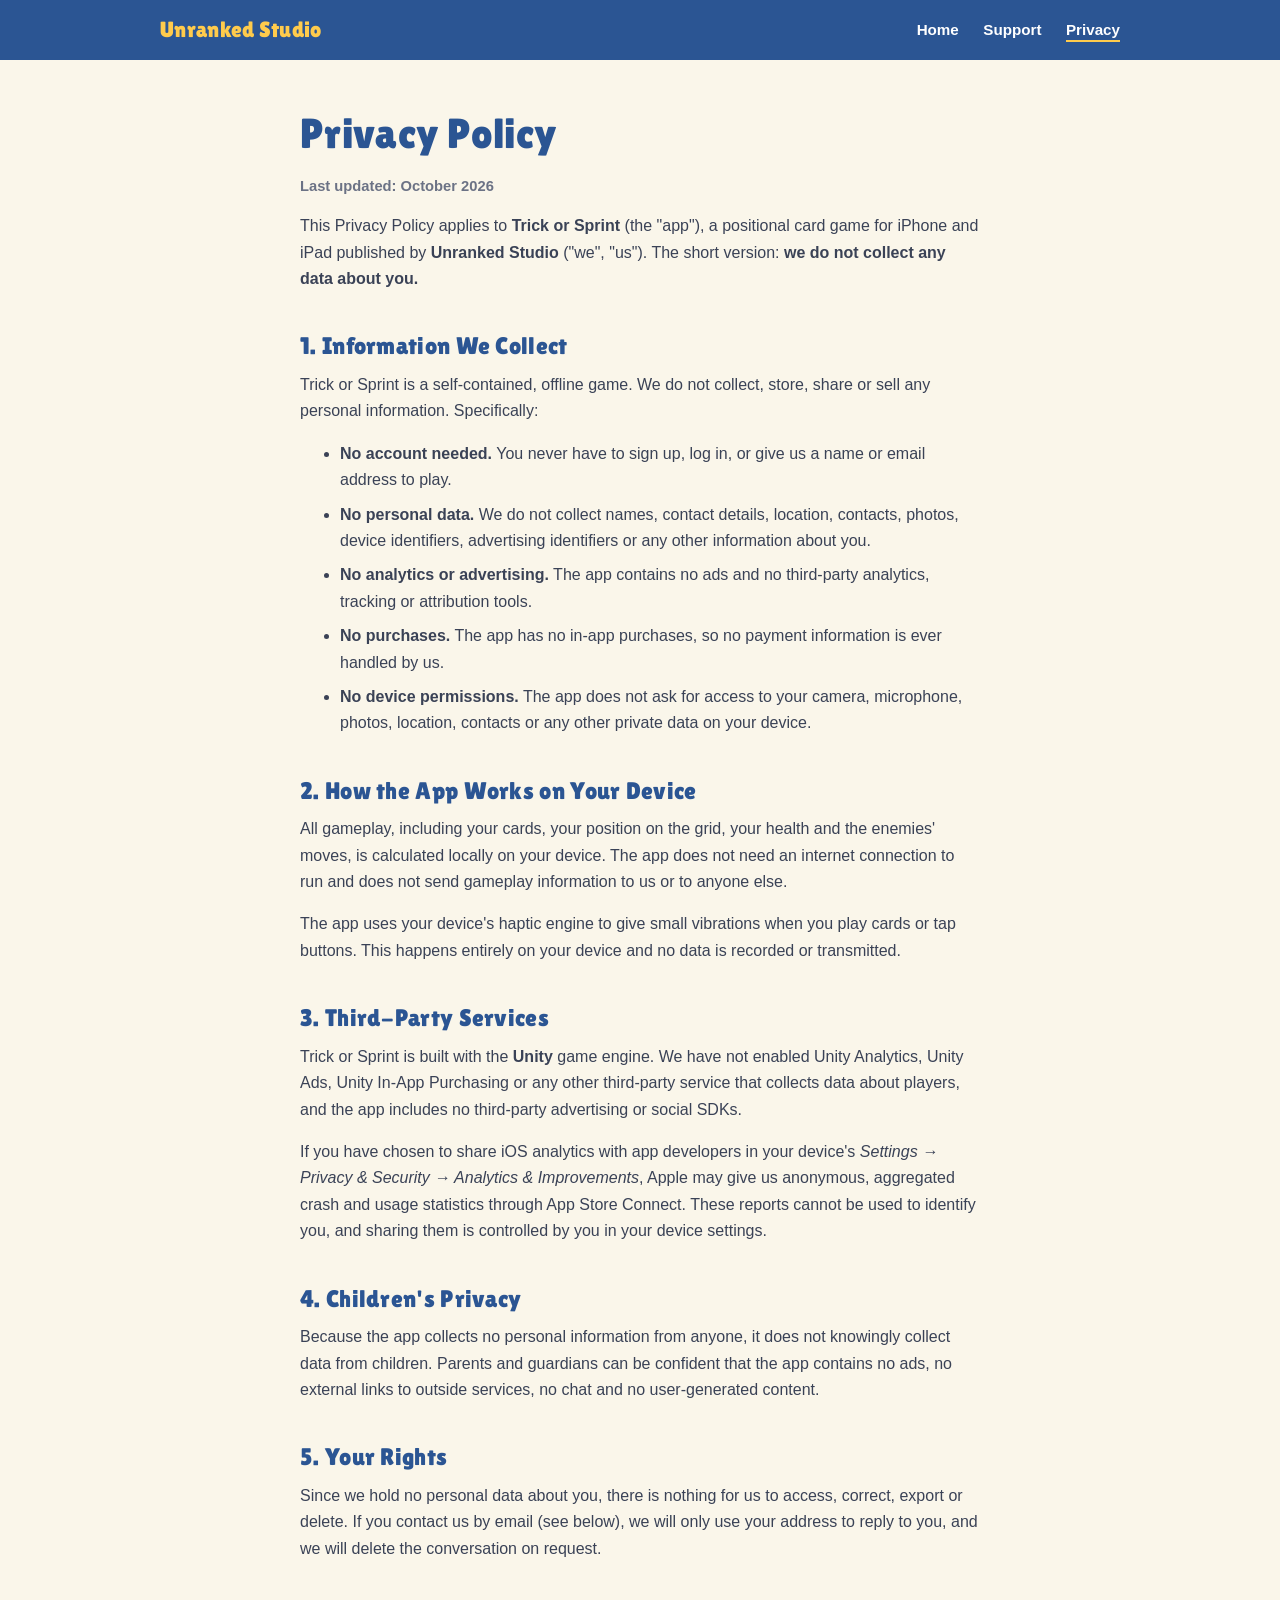
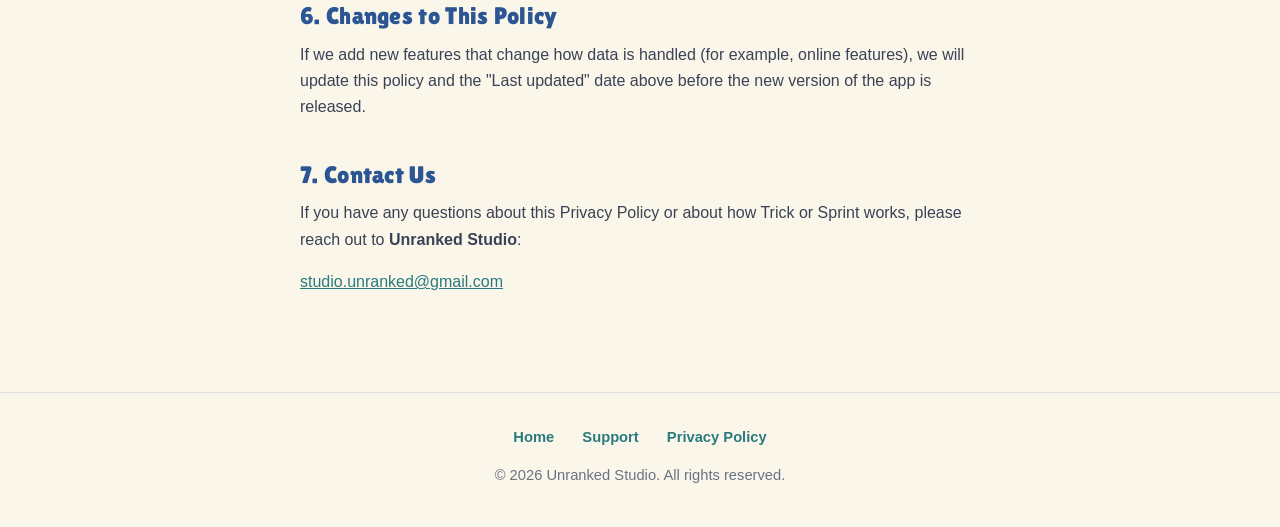
==== privacy.html @ 57f3ebec "Add Trick or Sprint site: home, support and privacy pages Co-Authored-By: Claude Sonnet 5.5 <noreply" ====
<!DOCTYPE html>
<html lang="en">
<head>
    <meta charset="UTF-8">
    <meta name="viewport" content="width=device-width, initial-scale=1.0">
    <title>Privacy Policy - Trick or Sprint</title>
    <meta name="description" content="Privacy Policy for Trick or Sprint, a positional card game by Unranked Studio. The app collects no personal data.">

    <link rel="preconnect" href="https://fonts.googleapis.com">
    <link rel="preconnect" href="https://fonts.gstatic.com" crossorigin>
    <link href="https://fonts.googleapis.com/css2?family=Lilita+One&display=swap" rel="stylesheet">
    <link rel="stylesheet" href="style.css">
</head>
<body>

<header class="topbar">
    <div class="container">
        <a href="index.html" class="brand">Unranked Studio</a>
        <nav>
            <a href="index.html">Home</a>
            <a href="support.html">Support</a>
            <a href="privacy.html" aria-current="page">Privacy</a>
        </nav>
    </div>
</header>

<main class="doc">
    <div class="container narrow">

        <h1>Privacy Policy</h1>
        <p class="updated"><strong>Last updated: October 2026</strong></p>

        <p>This Privacy Policy applies to <strong>Trick or Sprint</strong> (the "app"), a positional card game for iPhone and iPad published by <strong>Unranked Studio</strong> ("we", "us"). The short version: <strong>we do not collect any data about you.</strong></p>

        <h2>1. Information We Collect</h2>
        <p>Trick or Sprint is a self-contained, offline game. We do not collect, store, share or sell any personal information. Specifically:</p>
        <ul>
            <li><strong>No account needed.</strong> You never have to sign up, log in, or give us a name or email address to play.</li>
            <li><strong>No personal data.</strong> We do not collect names, contact details, location, contacts, photos, device identifiers, advertising identifiers or any other information about you.</li>
            <li><strong>No analytics or advertising.</strong> The app contains no ads and no third-party analytics, tracking or attribution tools.</li>
            <li><strong>No purchases.</strong> The app has no in-app purchases, so no payment information is ever handled by us.</li>
            <li><strong>No device permissions.</strong> The app does not ask for access to your camera, microphone, photos, location, contacts or any other private data on your device.</li>
        </ul>

        <h2>2. How the App Works on Your Device</h2>
        <p>All gameplay, including your cards, your position on the grid, your health and the enemies' moves, is calculated locally on your device. The app does not need an internet connection to run and does not send gameplay information to us or to anyone else.</p>
        <p>The app uses your device's haptic engine to give small vibrations when you play cards or tap buttons. This happens entirely on your device and no data is recorded or transmitted.</p>

        <h2>3. Third-Party Services</h2>
        <p>Trick or Sprint is built with the <strong>Unity</strong> game engine. We have not enabled Unity Analytics, Unity Ads, Unity In-App Purchasing or any other third-party service that collects data about players, and the app includes no third-party advertising or social SDKs.</p>
        <p>If you have chosen to share iOS analytics with app developers in your device's <em>Settings &rarr; Privacy &amp; Security &rarr; Analytics &amp; Improvements</em>, Apple may give us anonymous, aggregated crash and usage statistics through App Store Connect. These reports cannot be used to identify you, and sharing them is controlled by you in your device settings.</p>

        <h2>4. Children's Privacy</h2>
        <p>Because the app collects no personal information from anyone, it does not knowingly collect data from children. Parents and guardians can be confident that the app contains no ads, no external links to outside services, no chat and no user-generated content.</p>

        <h2>5. Your Rights</h2>
        <p>Since we hold no personal data about you, there is nothing for us to access, correct, export or delete. If you contact us by email (see below), we will only use your address to reply to you, and we will delete the conversation on request.</p>

        <h2>6. Changes to This Policy</h2>
        <p>If we add new features that change how data is handled (for example, online features), we will update this policy and the "Last updated" date above before the new version of the app is released.</p>

        <h2>7. Contact Us</h2>
        <p>If you have any questions about this Privacy Policy or about how Trick or Sprint works, please reach out to <strong>Unranked Studio</strong>:</p>
        <p><a href="mailto:studio.unranked@gmail.com">studio.unranked@gmail.com</a></p>

    </div>
</main>

<footer class="site-footer">
    <a href="index.html">Home</a>
    <a href="support.html">Support</a>
    <a href="privacy.html">Privacy Policy</a>
    <p>&copy; 2026 Unranked Studio. All rights reserved.</p>
</footer>

</body>
</html>
---- style.css ----
/* Unranked Studio - shared styles for index, support and privacy pages.
   Palette is taken from the rabbit art in the game. */

:root {
    --navy: #2B5593;
    --navy-dark: #1E3D6B;
    --teal: #379A9F;
    --teal-dark: #2A7A7E;
    --gold: #FFCB4C;
    --gold-dark: #E8B02C;
    --cream: #FAF6EA;
    --paper: #FFFDF6;
    --text: #3A4256;
    --muted: #6B7285;
    --line: rgba(43, 85, 147, 0.14);
}

* { box-sizing: border-box; }

body {
    font-family: -apple-system, BlinkMacSystemFont, "Segoe UI", Roboto, Helvetica, Arial, sans-serif;
    line-height: 1.65;
    color: var(--text);
    margin: 0;
    background-color: var(--cream);
}

h1, h2, h3, .brand {
    font-family: 'Lilita One', 'Trebuchet MS', sans-serif;
    font-weight: 400;
    color: var(--navy);
    letter-spacing: 0.3px;
}

a { color: var(--teal-dark); }
a:hover { color: var(--navy); }

.container { max-width: 1000px; margin: 0 auto; padding: 0 20px; }
.container.narrow { max-width: 720px; }

/* ---------- Top bar ---------- */
.topbar {
    background-color: var(--navy);
    color: white;
}
.topbar .container {
    display: flex;
    align-items: center;
    justify-content: space-between;
    gap: 16px;
    flex-wrap: wrap;
    padding-top: 12px;
    padding-bottom: 12px;
}
.topbar .brand {
    color: var(--gold);
    font-size: 1.35em;
    text-decoration: none;
}
.topbar nav a {
    color: white;
    text-decoration: none;
    margin-left: 20px;
    font-weight: 600;
    font-size: 0.95em;
    padding-bottom: 2px;
    border-bottom: 2px solid transparent;
}
.topbar nav a:hover,
.topbar nav a[aria-current="page"] { border-bottom-color: var(--gold); }

/* ---------- Buttons ---------- */
.btn {
    display: inline-flex;
    align-items: center;
    justify-content: center;
    padding: 14px 28px;
    border-radius: 12px;
    text-decoration: none;
    font-weight: 700;
    border: 2px solid transparent;
    transition: transform 0.15s, background-color 0.15s;
}
.btn:hover { transform: translateY(-2px); }
.btn-primary { background-color: var(--gold); color: var(--navy-dark); border-color: var(--gold); }
.btn-primary:hover { background-color: var(--gold-dark); border-color: var(--gold-dark); color: var(--navy-dark); }
.btn-teal { background-color: var(--teal); color: white; }
.btn-teal:hover { background-color: var(--teal-dark); color: white; }
.btn-soon {
    background-color: transparent;
    color: var(--navy);
    border-color: var(--navy);
    cursor: default;
}
.btn-soon:hover { transform: none; }

/* ---------- Home: hero ---------- */
.hero {
    background: linear-gradient(180deg, #DDEFEF 0%, var(--cream) 100%);
    padding: 56px 0 40px;
    text-align: center;
}
.hero-art {
    display: flex;
    justify-content: center;
    align-items: center;
    gap: 24px;
    margin-bottom: 12px;
}
.app-icon {
    width: 120px;
    height: 120px;
    border-radius: 27px;
    box-shadow: 0 8px 24px rgba(30, 61, 107, 0.25);
}
.hero h1 { font-size: 4em; margin: 0; line-height: 1.05; }
.studio-tag {
    font-weight: 700;
    letter-spacing: 2px;
    text-transform: uppercase;
    font-size: 0.8em;
    color: var(--teal-dark);
    margin: 0 0 8px;
}
.tagline {
    font-family: 'Lilita One', 'Trebuchet MS', sans-serif;
    color: var(--teal-dark);
    font-size: 1.45em;
    margin: 8px 0 18px;
}
.hero p.pitch { max-width: 680px; margin: 0 auto 28px; font-size: 1.08em; }
.cta-row { display: flex; gap: 16px; justify-content: center; flex-wrap: wrap; }

/* ---------- Sections ---------- */
section.block { padding: 36px 0; }
section.block > .container > h2 { font-size: 2.3em; margin: 0 0 8px; text-align: center; }
.lead { text-align: center; max-width: 700px; margin: 0 auto 28px; color: var(--muted); }

.panel {
    background-color: var(--paper);
    border: 1px solid var(--line);
    border-radius: 20px;
    padding: 32px 36px;
    box-shadow: 0 4px 15px rgba(30, 61, 107, 0.05);
}

.feature-grid {
    display: grid;
    grid-template-columns: repeat(auto-fit, minmax(210px, 1fr));
    gap: 18px;
}
.feature {
    background-color: var(--paper);
    border: 1px solid var(--line);
    border-radius: 16px;
    padding: 22px;
}
.feature h3 { margin: 0 0 6px; font-size: 1.3em; }
.feature p { margin: 0; font-size: 0.97em; }
.feature .num {
    display: inline-flex;
    align-items: center;
    justify-content: center;
    width: 34px;
    height: 34px;
    border-radius: 50%;
    background-color: var(--gold);
    color: var(--navy-dark);
    font-family: 'Lilita One', sans-serif;
    margin-bottom: 10px;
}

/* ---------- Story ---------- */
.story {
    display: grid;
    grid-template-columns: 220px 1fr;
    gap: 32px;
    align-items: center;
}
.story img { width: 100%; height: auto; display: block; }
.story h2 { text-align: left; margin-top: 0; }
.story p { margin: 0 0 12px; }

/* ---------- Team ---------- */
.team-grid {
    display: grid;
    grid-template-columns: repeat(auto-fit, minmax(170px, 1fr));
    gap: 18px;
}
.member {
    background-color: var(--paper);
    border: 1px solid var(--line);
    border-radius: 16px;
    padding: 18px;
    text-align: center;
}
.photo {
    width: 128px;
    height: 128px;
    margin: 0 auto 14px;
    border-radius: 50%;
    overflow: hidden;
    background-color: #E9F3F3;
    border: 3px dashed var(--teal);
    display: flex;
    align-items: center;
    justify-content: center;
    color: var(--teal-dark);
    font-size: 0.85em;
    font-weight: 600;
}
.photo img { width: 100%; height: 100%; object-fit: cover; display: block; }
.member h3 { margin: 0; font-size: 1.2em; }
.member .role { color: var(--teal-dark); font-weight: 600; font-size: 0.9em; margin: 2px 0 8px; }
.member .bio { margin: 0; font-size: 0.92em; color: var(--muted); }

/* ---------- Document pages (support / privacy) ---------- */
.doc { padding: 40px 0 20px; }
.doc h1 { font-size: 2.6em; margin: 0 0 6px; }
.doc h2 { font-size: 1.5em; margin: 34px 0 6px; }
.doc .updated { color: var(--muted); font-size: 0.92em; margin-top: 0; }
.doc p, .doc ul { margin-top: 0; }
.doc li { margin-bottom: 8px; }
.doc hr { border: none; border-top: 1px solid var(--line); margin: 28px 0; }

.contact-card {
    background-color: var(--paper);
    border: 1px solid var(--line);
    border-radius: 20px;
    padding: 28px;
    text-align: center;
    margin: 24px 0 8px;
}
.contact-card p { margin: 0 0 16px; }
.contact-card .small { font-size: 0.9em; color: var(--muted); margin: 14px 0 0; }

details {
    background-color: var(--paper);
    border: 1px solid var(--line);
    border-radius: 14px;
    padding: 4px 20px;
    margin-bottom: 10px;
}
details[open] { padding-bottom: 12px; }
summary {
    cursor: pointer;
    font-weight: 700;
    color: var(--navy);
    padding: 12px 0;
}
details p, details ul { margin: 0 0 10px; }

/* ---------- Footer ---------- */
.site-footer {
    margin-top: 60px;
    padding: 32px 20px 40px;
    border-top: 1px solid var(--line);
    text-align: center;
    font-size: 0.92em;
    color: var(--muted);
}
.site-footer a { margin: 0 12px; text-decoration: none; font-weight: 600; }
.site-footer a:hover { text-decoration: underline; }
.site-footer p { margin: 14px 0 0; }

/* ---------- Mobile ---------- */
@media (max-width: 720px) {
    .hero h1 { font-size: 2.8em; }
    .hero-art { flex-direction: column; gap: 14px; }
    .panel { padding: 24px; }
    .story { grid-template-columns: 1fr; text-align: center; }
    .story img { max-width: 180px; margin: 0 auto; }
    .story h2 { text-align: center; }
    .topbar nav a { margin-left: 14px; }
    .btn { width: 100%; }
}
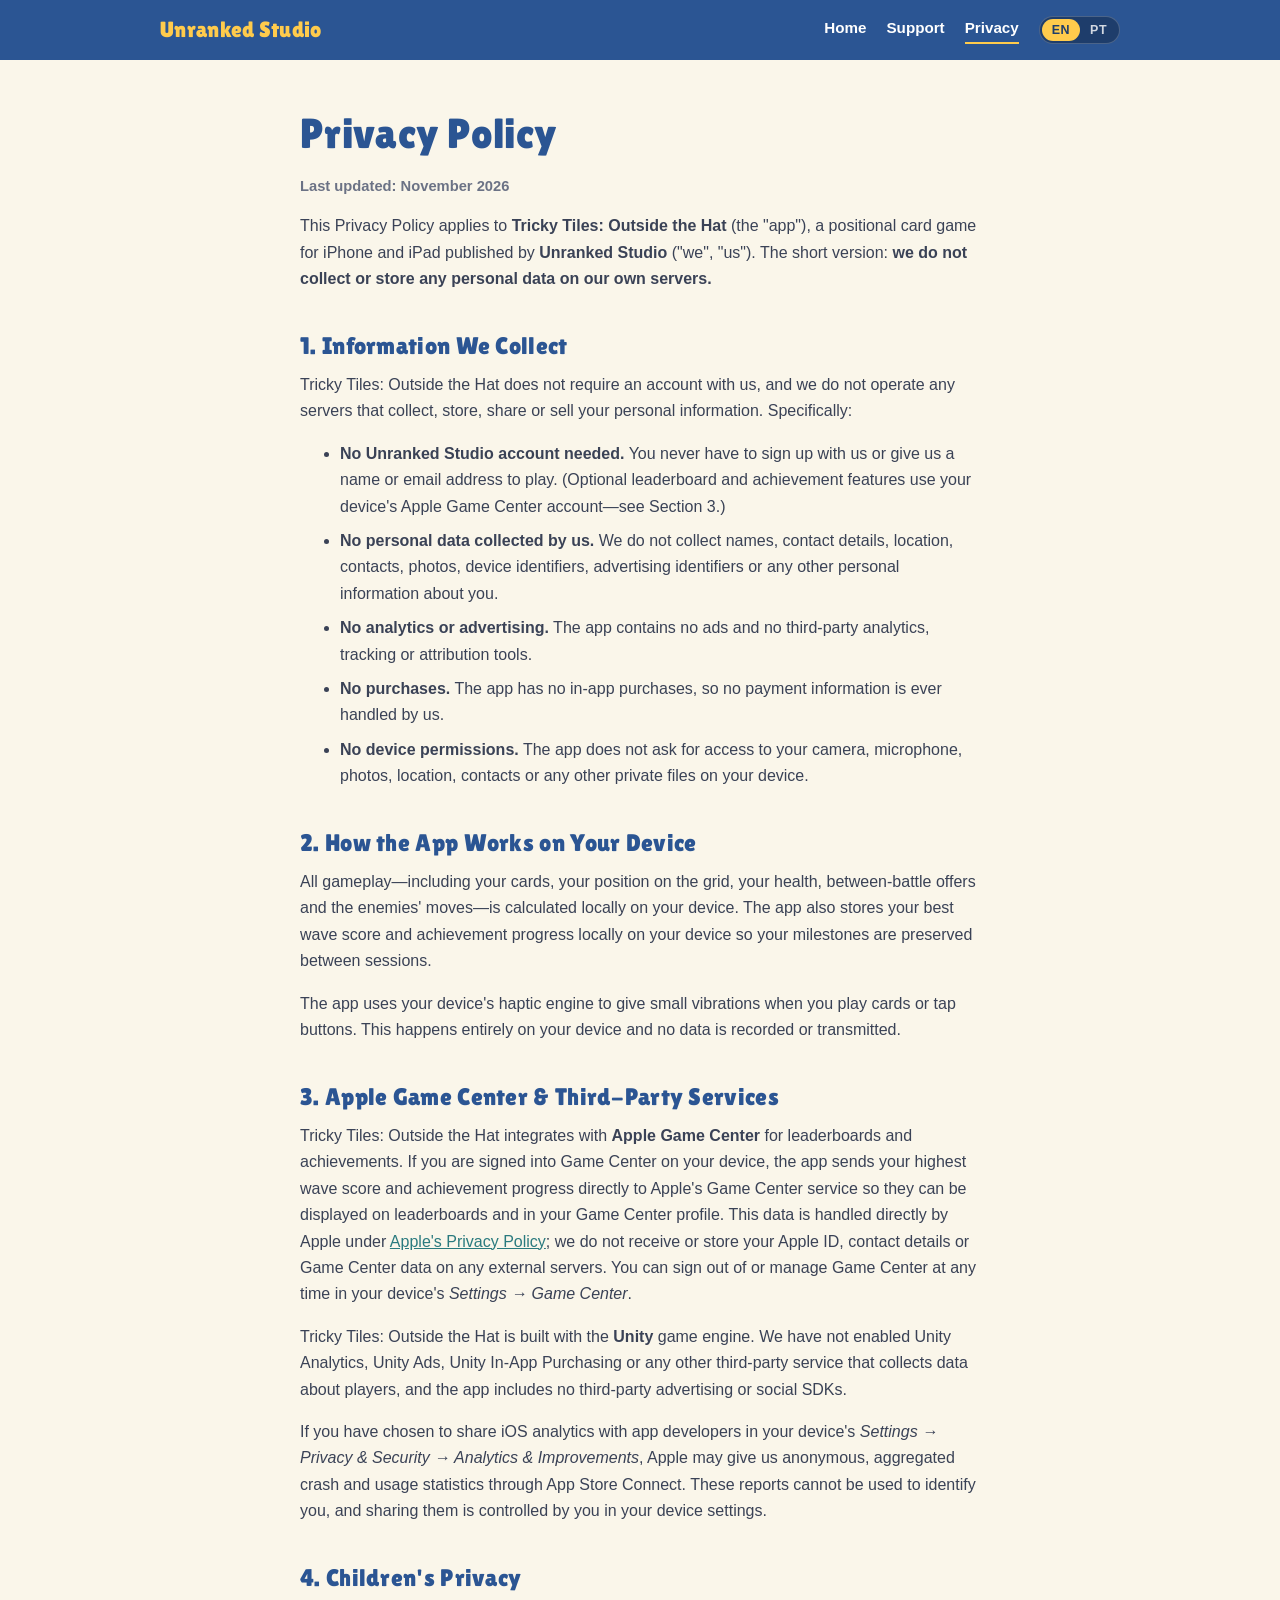
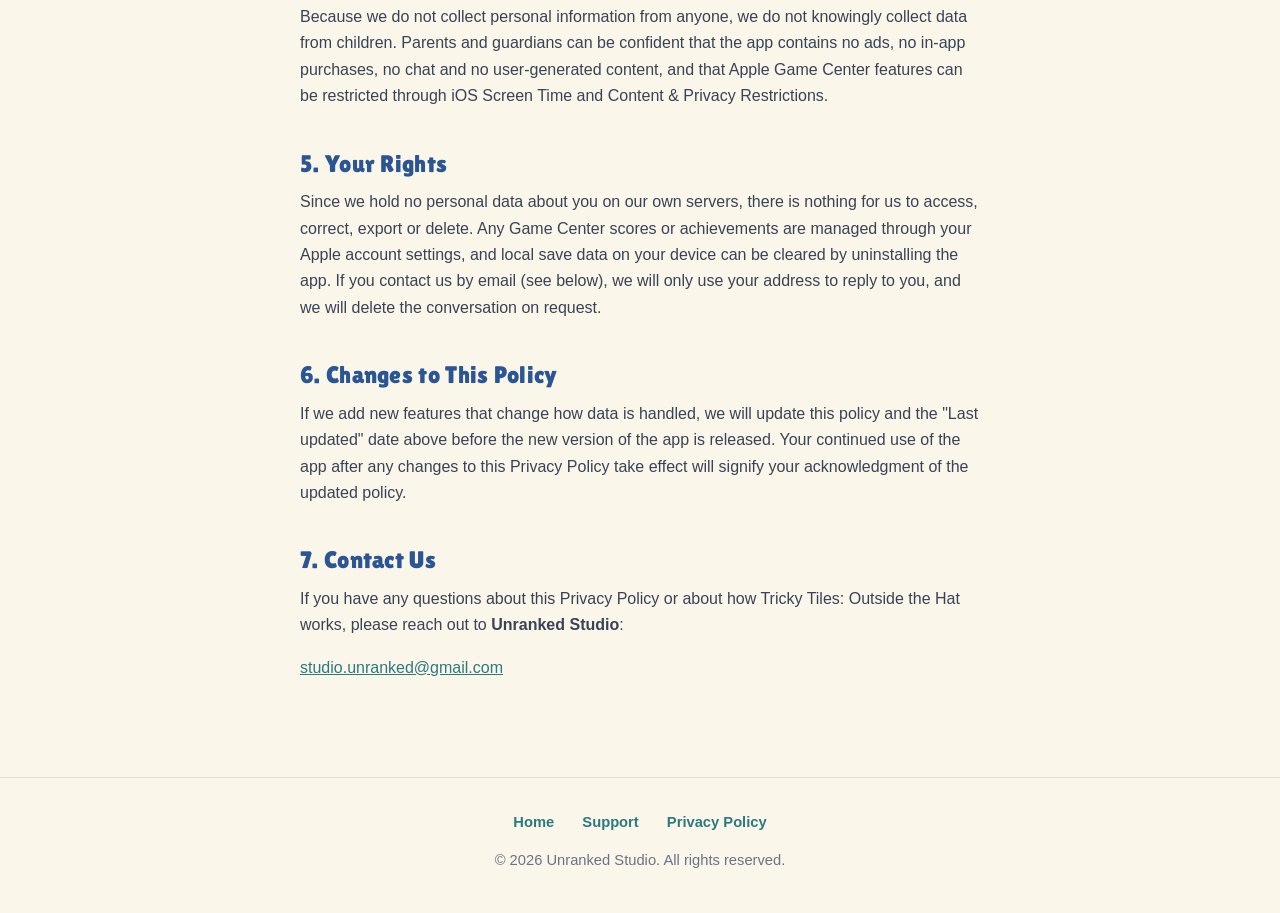
==== commit be6302f2: "privacy policy updated and multiples languages added" ====
--- a/privacy.html
+++ b/privacy.html
@@ -1,10 +1,27 @@
 <!DOCTYPE html>
-<html lang="en">
+<html lang="en" data-title-en="Privacy Policy - Tricky Tiles: Outside the Hat" data-title-pt="Política de Privacidade - Tricky Tiles: Outside the Hat">
 <head>
     <meta charset="UTF-8">
     <meta name="viewport" content="width=device-width, initial-scale=1.0">
-    <title>Privacy Policy - Trick or Sprint</title>
-    <meta name="description" content="Privacy Policy for Trick or Sprint, a positional card game by Unranked Studio. The app collects no personal data.">
+    <title>Privacy Policy - Tricky Tiles: Outside the Hat</title>
+    <meta name="description" content="Privacy Policy for Tricky Tiles: Outside the Hat, a positional card game by Unranked Studio. The app collects no personal data.">
+
+    <script>
+        (function() {
+            try {
+                var params = new URLSearchParams(window.location.search);
+                var urlLang = params.get('lang');
+                var saved = urlLang || localStorage.getItem('unranked_lang');
+                var lang = (saved === 'pt' || saved === 'en') ? saved : 'en';
+                if (urlLang === 'pt' || urlLang === 'en') {
+                    localStorage.setItem('unranked_lang', lang);
+                }
+                document.documentElement.lang = lang;
+                var title = document.documentElement.getAttribute('data-title-' + lang);
+                if (title) document.title = title;
+            } catch (e) {}
+        })();
+    </script>
 
     <link rel="preconnect" href="https://fonts.googleapis.com">
     <link rel="preconnect" href="https://fonts.gstatic.com" crossorigin>
@@ -17,61 +34,120 @@
     <div class="container">
         <a href="index.html" class="brand">Unranked Studio</a>
         <nav>
-            <a href="index.html">Home</a>
-            <a href="support.html">Support</a>
-            <a href="privacy.html" aria-current="page">Privacy</a>
+            <a href="index.html"><span data-lang="en">Home</span><span data-lang="pt">Início</span></a>
+            <a href="support.html"><span data-lang="en">Support</span><span data-lang="pt">Suporte</span></a>
+            <a href="privacy.html" aria-current="page"><span data-lang="en">Privacy</span><span data-lang="pt">Privacidade</span></a>
+            <div class="lang-switch" role="group" aria-label="Language / Idioma">
+                <button type="button" class="lang-btn" data-set-lang="en" title="English">EN</button>
+                <button type="button" class="lang-btn" data-set-lang="pt" title="Português">PT</button>
+            </div>
         </nav>
     </div>
 </header>
 
 <main class="doc">
-    <div class="container narrow">
+    <div class="container narrow" data-lang="en">
 
         <h1>Privacy Policy</h1>
-        <p class="updated"><strong>Last updated: October 2026</strong></p>
+        <p class="updated"><strong>Last updated: November 2026</strong></p>
 
-        <p>This Privacy Policy applies to <strong>Trick or Sprint</strong> (the "app"), a positional card game for iPhone and iPad published by <strong>Unranked Studio</strong> ("we", "us"). The short version: <strong>we do not collect any data about you.</strong></p>
+        <p>This Privacy Policy applies to <strong>Tricky Tiles: Outside the Hat</strong> (the "app"), a positional card game for iPhone and iPad published by <strong>Unranked Studio</strong> ("we", "us"). The short version: <strong>we do not collect or store any personal data on our own servers.</strong></p>
 
         <h2>1. Information We Collect</h2>
-        <p>Trick or Sprint is a self-contained, offline game. We do not collect, store, share or sell any personal information. Specifically:</p>
+        <p>Tricky Tiles: Outside the Hat does not require an account with us, and we do not operate any servers that collect, store, share or sell your personal information. Specifically:</p>
         <ul>
-            <li><strong>No account needed.</strong> You never have to sign up, log in, or give us a name or email address to play.</li>
-            <li><strong>No personal data.</strong> We do not collect names, contact details, location, contacts, photos, device identifiers, advertising identifiers or any other information about you.</li>
+            <li><strong>No Unranked Studio account needed.</strong> You never have to sign up with us or give us a name or email address to play. (Optional leaderboard and achievement features use your device's Apple Game Center account—see Section 3.)</li>
+            <li><strong>No personal data collected by us.</strong> We do not collect names, contact details, location, contacts, photos, device identifiers, advertising identifiers or any other personal information about you.</li>
             <li><strong>No analytics or advertising.</strong> The app contains no ads and no third-party analytics, tracking or attribution tools.</li>
             <li><strong>No purchases.</strong> The app has no in-app purchases, so no payment information is ever handled by us.</li>
-            <li><strong>No device permissions.</strong> The app does not ask for access to your camera, microphone, photos, location, contacts or any other private data on your device.</li>
+            <li><strong>No device permissions.</strong> The app does not ask for access to your camera, microphone, photos, location, contacts or any other private files on your device.</li>
         </ul>
 
         <h2>2. How the App Works on Your Device</h2>
-        <p>All gameplay, including your cards, your position on the grid, your health and the enemies' moves, is calculated locally on your device. The app does not need an internet connection to run and does not send gameplay information to us or to anyone else.</p>
+        <p>All gameplay—including your cards, your position on the grid, your health, between-battle offers and the enemies' moves—is calculated locally on your device. The app also stores your best wave score and achievement progress locally on your device so your milestones are preserved between sessions.</p>
         <p>The app uses your device's haptic engine to give small vibrations when you play cards or tap buttons. This happens entirely on your device and no data is recorded or transmitted.</p>
 
-        <h2>3. Third-Party Services</h2>
-        <p>Trick or Sprint is built with the <strong>Unity</strong> game engine. We have not enabled Unity Analytics, Unity Ads, Unity In-App Purchasing or any other third-party service that collects data about players, and the app includes no third-party advertising or social SDKs.</p>
+        <h2>3. Apple Game Center &amp; Third-Party Services</h2>
+        <p>Tricky Tiles: Outside the Hat integrates with <strong>Apple Game Center</strong> for leaderboards and achievements. If you are signed into Game Center on your device, the app sends your highest wave score and achievement progress directly to Apple's Game Center service so they can be displayed on leaderboards and in your Game Center profile. This data is handled directly by Apple under <a href="https://www.apple.com/legal/privacy/" target="_blank" rel="noopener">Apple's Privacy Policy</a>; we do not receive or store your Apple ID, contact details or Game Center data on any external servers. You can sign out of or manage Game Center at any time in your device's <em>Settings &rarr; Game Center</em>.</p>
+        <p>Tricky Tiles: Outside the Hat is built with the <strong>Unity</strong> game engine. We have not enabled Unity Analytics, Unity Ads, Unity In-App Purchasing or any other third-party service that collects data about players, and the app includes no third-party advertising or social SDKs.</p>
         <p>If you have chosen to share iOS analytics with app developers in your device's <em>Settings &rarr; Privacy &amp; Security &rarr; Analytics &amp; Improvements</em>, Apple may give us anonymous, aggregated crash and usage statistics through App Store Connect. These reports cannot be used to identify you, and sharing them is controlled by you in your device settings.</p>
 
         <h2>4. Children's Privacy</h2>
-        <p>Because the app collects no personal information from anyone, it does not knowingly collect data from children. Parents and guardians can be confident that the app contains no ads, no external links to outside services, no chat and no user-generated content.</p>
+        <p>Because we do not collect personal information from anyone, we do not knowingly collect data from children. Parents and guardians can be confident that the app contains no ads, no in-app purchases, no chat and no user-generated content, and that Apple Game Center features can be restricted through iOS Screen Time and Content &amp; Privacy Restrictions.</p>
 
         <h2>5. Your Rights</h2>
-        <p>Since we hold no personal data about you, there is nothing for us to access, correct, export or delete. If you contact us by email (see below), we will only use your address to reply to you, and we will delete the conversation on request.</p>
+        <p>Since we hold no personal data about you on our own servers, there is nothing for us to access, correct, export or delete. Any Game Center scores or achievements are managed through your Apple account settings, and local save data on your device can be cleared by uninstalling the app. If you contact us by email (see below), we will only use your address to reply to you, and we will delete the conversation on request.</p>
 
         <h2>6. Changes to This Policy</h2>
-        <p>If we add new features that change how data is handled (for example, online features), we will update this policy and the "Last updated" date above before the new version of the app is released.</p>
+        <p>If we add new features that change how data is handled, we will update this policy and the "Last updated" date above before the new version of the app is released. Your continued use of the app after any changes to this Privacy Policy take effect will signify your acknowledgment of the updated policy.</p>
 
         <h2>7. Contact Us</h2>
-        <p>If you have any questions about this Privacy Policy or about how Trick or Sprint works, please reach out to <strong>Unranked Studio</strong>:</p>
+        <p>If you have any questions about this Privacy Policy or about how Tricky Tiles: Outside the Hat works, please reach out to <strong>Unranked Studio</strong>:</p>
+        <p><a href="mailto:studio.unranked@gmail.com">studio.unranked@gmail.com</a></p>
+
+    </div>
+
+    <div class="container narrow" data-lang="pt">
+
+        <h1>Política de Privacidade</h1>
+        <p class="updated"><strong>Última atualização: Novembro de 2026</strong></p>
+
+        <p>Esta Política de Privacidade aplica-se a <strong>Tricky Tiles: Outside the Hat</strong> (o "app"), um jogo de cartas posicional para iPhone e iPad publicado pela <strong>Unranked Studio</strong> ("nós"). Em resumo: <strong>não coletamos nem armazenamos nenhum dado pessoal em servidores próprios.</strong></p>
+
+        <h2>1. Informações que Coletamos</h2>
+        <p>Tricky Tiles: Outside the Hat não exige a criação de uma conta conosco, e não operamos servidores que coletem, armazenem, compartilhem ou vendam suas informações pessoais. Especificamente:</p>
+        <ul>
+            <li><strong>Nenhuma conta da Unranked Studio é necessária.</strong> Você nunca precisa se cadastrar conosco nem informar nome ou endereço de e-mail para jogar. (Os recursos opcionais de placar de líderes e conquistas utilizam a conta do Apple Game Center do seu próprio dispositivo — veja a Seção 3.)</li>
+            <li><strong>Nenhum dado pessoal coletado por nós.</strong> Não coletamos nomes, dados de contato, localização, contatos, fotos, identificadores de dispositivo, identificadores de publicidade ou qualquer outra informação pessoal sobre você.</li>
+            <li><strong>Sem análises de rastreamento ou anúncios.</strong> O app não contém anúncios nem ferramentas de análise, rastreamento ou atribuição de terceiros.</li>
+            <li><strong>Sem compras.</strong> O app não possui compras dentro do aplicativo (in-app purchases), portanto nenhuma informação de pagamento é processada por nós.</li>
+            <li><strong>Sem permissões do dispositivo.</strong> O app não solicita acesso à sua câmera, microfone, fotos, localização, contatos ou outros arquivos privados do seu dispositivo.</li>
+        </ul>
+
+        <h2>2. Como o App Funciona no Seu Dispositivo</h2>
+        <p>Toda a jogabilidade — incluindo suas cartas, sua posição no tabuleiro, sua vida, ofertas entre batalhas e os movimentos dos inimigos — é calculada localmente no seu dispositivo. O app também armazena localmente no dispositivo sua melhor pontuação de rodada (wave) e o progresso de conquistas para preservar seus marcos entre as sessões.</p>
+        <p>O app utiliza o motor tátil (haptic engine) do seu dispositivo para emitir pequenas vibrações quando você joga cartas ou toca em botões. Isso ocorre inteiramente no seu aparelho e nenhum dado é gravado ou transmitido.</p>
+
+        <h2>3. Apple Game Center e Serviços de Terceiros</h2>
+        <p>Tricky Tiles: Outside the Hat integra-se ao <strong>Apple Game Center</strong> para placares de líderes (leaderboards) e conquistas. Se você estiver conectado ao Game Center no seu dispositivo, o app envia sua maior pontuação de rodada e o progresso de conquistas diretamente para o serviço Game Center da Apple para que possam ser exibidos nos placares e no seu perfil do Game Center. Esses dados são tratados diretamente pela Apple de acordo com a <a href="https://www.apple.com/legal/privacy/" target="_blank" rel="noopener">Política de Privacidade da Apple</a>; não recebemos nem armazenamos seu ID Apple, detalhes de contato ou dados do Game Center em servidores externos. Você pode sair ou gerenciar o Game Center a qualquer momento no seu dispositivo em <em>Ajustes &rarr; Game Center</em>.</p>
+        <p>Tricky Tiles: Outside the Hat foi desenvolvido com o motor de jogo <strong>Unity</strong>. Não ativamos Unity Analytics, Unity Ads, Unity In-App Purchasing ou qualquer outro serviço de terceiros que colete dados sobre jogadores, e o app não inclui SDKs sociais ou de publicidade de terceiros.</p>
+        <p>Se você optou por compartilhar análises do iOS com desenvolvedores de apps em <em>Ajustes &rarr; Privacidade e Segurança &rarr; Análise e Melhorias</em>, a Apple poderá nos fornecer estatísticas anônimas e agregadas de falhas (crashes) e uso por meio do App Store Connect. Esses relatórios não podem ser usados para identificar você, e o compartilhamento é controlado por você nos ajustes do seu dispositivo.</p>
+
+        <h2>4. Privacidade de Crianças</h2>
+        <p>Como não coletamos informações pessoais de ninguém, não coletamos intencionalmente dados de crianças. Pais e responsáveis podem ficar tranquilos sabendo que o app não contém anúncios, compras internas, chat ou conteúdo gerado por usuários, e que os recursos do Apple Game Center podem ser restringidos por meio do Tempo de Uso e das Restrições de Conteúdo e Privacidade do iOS.</p>
+
+        <h2>5. Seus Direitos</h2>
+        <p>Como não mantemos nenhum dado pessoal sobre você em servidores próprios, não há nada para acessarmos, corrigirmos, exportarmos ou excluirmos. Quaisquer pontuações ou conquistas do Game Center são gerenciadas nas configurações da sua conta Apple, e os dados salvos localmente no seu dispositivo podem ser apagados desinstalando o app. Se você entrar em contato conosco por e-mail (veja abaixo), usaremos seu endereço apenas para responder à sua mensagem e excluiremos a conversa mediante solicitação.</p>
+
+        <h2>6. Alterações nesta Política</h2>
+        <p>Se adicionarmos novos recursos que alterem a forma como os dados são tratados, atualizaremos esta política e a data de "Última atualização" acima antes do lançamento da nova versão do app. O uso continuado do app após a entrada em vigor de quaisquer alterações nesta Política de Privacidade significará o seu conhecimento da política atualizada.</p>
+
+        <h2>7. Fale Conosco</h2>
+        <p>Se você tiver alguma dúvida sobre esta Política de Privacidade ou sobre como Tricky Tiles: Outside the Hat funciona, entre em contato com a <strong>Unranked Studio</strong>:</p>
         <p><a href="mailto:studio.unranked@gmail.com">studio.unranked@gmail.com</a></p>
 
     </div>
 </main>
 
 <footer class="site-footer">
-    <a href="index.html">Home</a>
-    <a href="support.html">Support</a>
-    <a href="privacy.html">Privacy Policy</a>
-    <p>&copy; 2026 Unranked Studio. All rights reserved.</p>
+    <a href="index.html"><span data-lang="en">Home</span><span data-lang="pt">Início</span></a>
+    <a href="support.html"><span data-lang="en">Support</span><span data-lang="pt">Suporte</span></a>
+    <a href="privacy.html"><span data-lang="en">Privacy Policy</span><span data-lang="pt">Política de Privacidade</span></a>
+    <p data-lang="en">&copy; 2026 Unranked Studio. All rights reserved.</p>
+    <p data-lang="pt">&copy; 2026 Unranked Studio. Todos os direitos reservados.</p>
 </footer>
+
+<script>
+    document.querySelectorAll('[data-set-lang]').forEach(function(btn) {
+        btn.addEventListener('click', function() {
+            var lang = btn.getAttribute('data-set-lang');
+            document.documentElement.lang = lang;
+            var title = document.documentElement.getAttribute('data-title-' + lang);
+            if (title) document.title = title;
+            try { localStorage.setItem('unranked_lang', lang); } catch (e) {}
+        });
+    });
+</script>
 
 </body>
 </html>
--- a/style.css
+++ b/style.css
@@ -57,6 +57,11 @@
     font-size: 1.35em;
     text-decoration: none;
 }
+.topbar nav {
+    display: flex;
+    align-items: center;
+    flex-wrap: wrap;
+}
 .topbar nav a {
     color: white;
     text-decoration: none;
@@ -68,6 +73,48 @@
 }
 .topbar nav a:hover,
 .topbar nav a[aria-current="page"] { border-bottom-color: var(--gold); }
+
+/* ---------- Language Switcher ---------- */
+html[lang="en"] [data-lang="pt"],
+html:not([lang="pt"]) [data-lang="pt"] {
+    display: none !important;
+}
+html[lang="pt"] [data-lang="en"] {
+    display: none !important;
+}
+
+.lang-switch {
+    display: inline-flex;
+    align-items: center;
+    margin-left: 20px;
+    background-color: var(--navy-dark);
+    border: 1px solid rgba(255, 255, 255, 0.2);
+    border-radius: 999px;
+    padding: 2px;
+}
+.lang-btn {
+    appearance: none;
+    border: none;
+    background: transparent;
+    color: rgba(255, 255, 255, 0.8);
+    font-family: inherit;
+    font-weight: 700;
+    font-size: 0.78em;
+    letter-spacing: 0.5px;
+    padding: 4px 10px;
+    border-radius: 999px;
+    cursor: pointer;
+    transition: background-color 0.15s, color 0.15s;
+}
+.lang-btn:hover {
+    color: white;
+}
+html[lang="en"] .lang-btn[data-set-lang="en"],
+html:not([lang="pt"]) .lang-btn[data-set-lang="en"],
+html[lang="pt"] .lang-btn[data-set-lang="pt"] {
+    background-color: var(--gold);
+    color: var(--navy-dark);
+}
 
 /* ---------- Buttons ---------- */
 .btn {
@@ -182,37 +229,20 @@
 .story p { margin: 0 0 12px; }
 
 /* ---------- Team ---------- */
+/* The photos already carry their own frame and name label, so they are shown as-is. */
 .team-grid {
-    display: grid;
-    grid-template-columns: repeat(auto-fit, minmax(170px, 1fr));
-    gap: 18px;
-}
-.member {
-    background-color: var(--paper);
-    border: 1px solid var(--line);
-    border-radius: 16px;
-    padding: 18px;
-    text-align: center;
-}
-.photo {
-    width: 128px;
-    height: 128px;
-    margin: 0 auto 14px;
-    border-radius: 50%;
-    overflow: hidden;
-    background-color: #E9F3F3;
-    border: 3px dashed var(--teal);
     display: flex;
-    align-items: center;
+    flex-wrap: wrap;
     justify-content: center;
-    color: var(--teal-dark);
-    font-size: 0.85em;
-    font-weight: 600;
-}
-.photo img { width: 100%; height: 100%; object-fit: cover; display: block; }
-.member h3 { margin: 0; font-size: 1.2em; }
-.member .role { color: var(--teal-dark); font-weight: 600; font-size: 0.9em; margin: 2px 0 8px; }
-.member .bio { margin: 0; font-size: 0.92em; color: var(--muted); }
+    gap: 14px;
+}
+.team-grid img {
+    flex: 0 1 180px;
+    min-width: 0;
+    max-width: calc(50% - 7px);
+    height: auto;
+    display: block;
+}
 
 /* ---------- Document pages (support / privacy) ---------- */
 .doc { padding: 40px 0 20px; }
@@ -272,5 +302,6 @@
     .story img { max-width: 180px; margin: 0 auto; }
     .story h2 { text-align: center; }
     .topbar nav a { margin-left: 14px; }
+    .lang-switch { margin-left: 14px; }
     .btn { width: 100%; }
 }
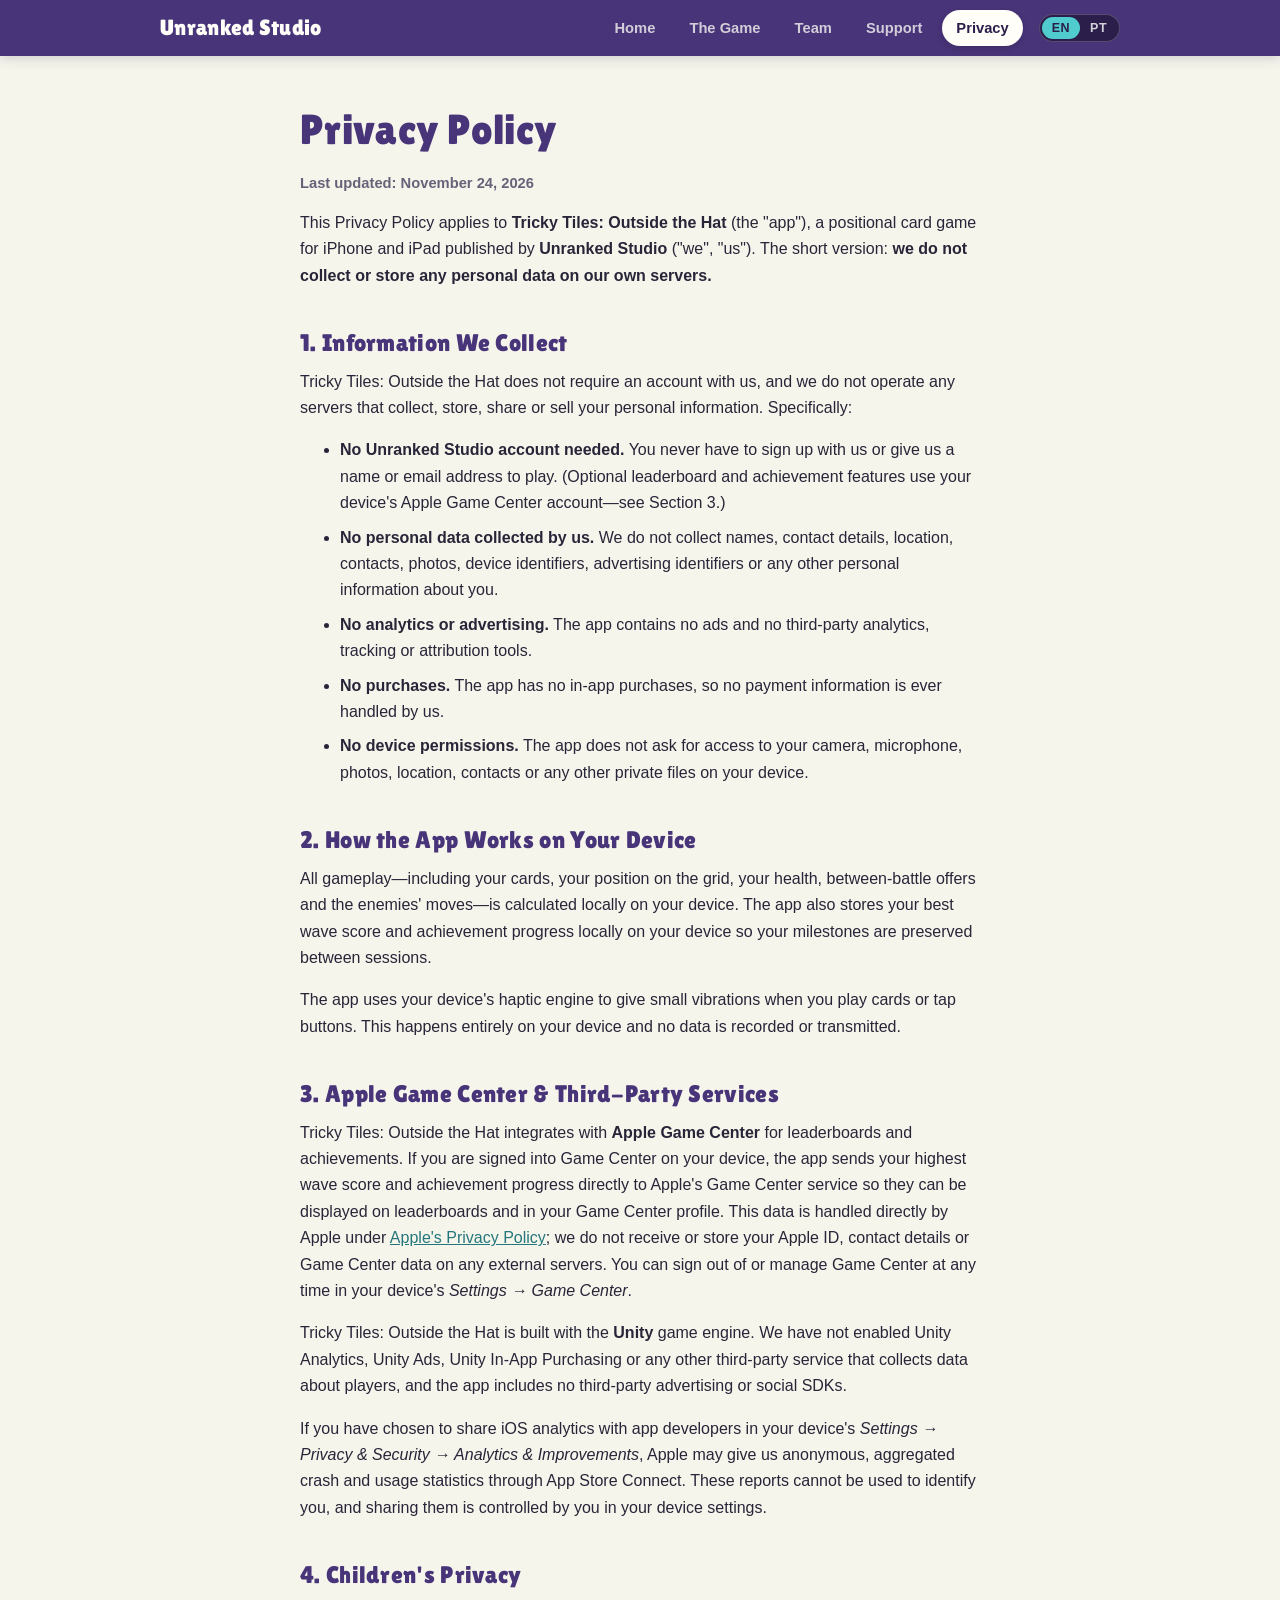
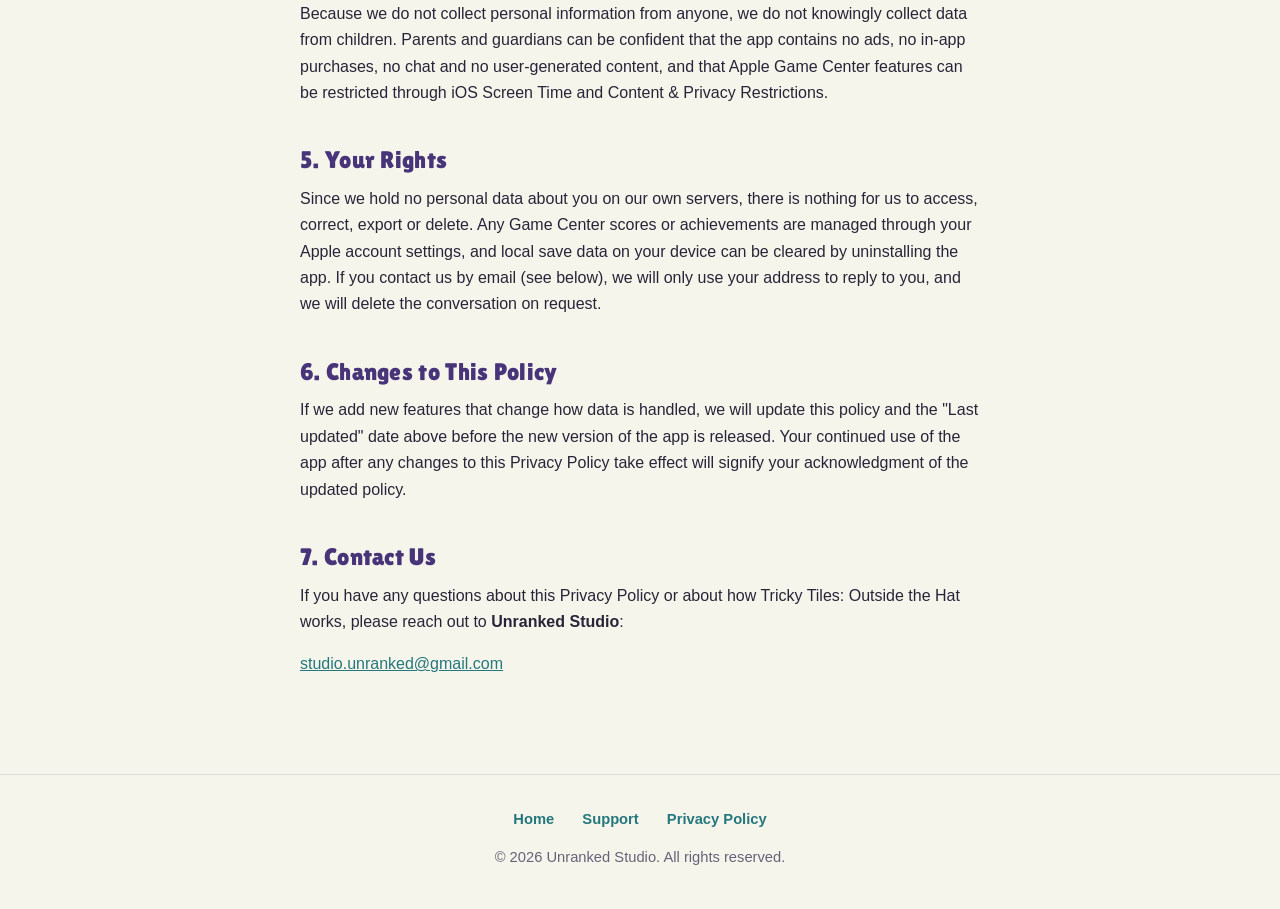
==== commit d856ec17: "style updated, color changed and other fixes" ====
--- a/privacy.html
+++ b/privacy.html
@@ -35,6 +35,8 @@
         <a href="index.html" class="brand">Unranked Studio</a>
         <nav>
             <a href="index.html"><span data-lang="en">Home</span><span data-lang="pt">Início</span></a>
+            <a href="index.html#game"><span data-lang="en">The Game</span><span data-lang="pt">O Jogo</span></a>
+            <a href="index.html#team"><span data-lang="en">Team</span><span data-lang="pt">Equipe</span></a>
             <a href="support.html"><span data-lang="en">Support</span><span data-lang="pt">Suporte</span></a>
             <a href="privacy.html" aria-current="page"><span data-lang="en">Privacy</span><span data-lang="pt">Privacidade</span></a>
             <div class="lang-switch" role="group" aria-label="Language / Idioma">
@@ -49,7 +51,7 @@
     <div class="container narrow" data-lang="en">
 
         <h1>Privacy Policy</h1>
-        <p class="updated"><strong>Last updated: November 2026</strong></p>
+        <p class="updated"><strong>Last updated: November 24, 2026</strong></p>
 
         <p>This Privacy Policy applies to <strong>Tricky Tiles: Outside the Hat</strong> (the "app"), a positional card game for iPhone and iPad published by <strong>Unranked Studio</strong> ("we", "us"). The short version: <strong>we do not collect or store any personal data on our own servers.</strong></p>
 
@@ -90,7 +92,7 @@
     <div class="container narrow" data-lang="pt">
 
         <h1>Política de Privacidade</h1>
-        <p class="updated"><strong>Última atualização: Novembro de 2026</strong></p>
+        <p class="updated"><strong>Última atualização: 24 de Novembro de 2026</strong></p>
 
         <p>Esta Política de Privacidade aplica-se a <strong>Tricky Tiles: Outside the Hat</strong> (o "app"), um jogo de cartas posicional para iPhone e iPad publicado pela <strong>Unranked Studio</strong> ("nós"). Em resumo: <strong>não coletamos nem armazenamos nenhum dado pessoal em servidores próprios.</strong></p>
 
--- a/style.css
+++ b/style.css
@@ -1,18 +1,17 @@
 /* Unranked Studio - shared styles for index, support and privacy pages.
-   Palette is taken from the rabbit art in the game. */
+   Minimalist palette drawn directly from the app icon (purple hat, teal grid, warm card ivory). */
 
 :root {
-    --navy: #2B5593;
-    --navy-dark: #1E3D6B;
-    --teal: #379A9F;
-    --teal-dark: #2A7A7E;
-    --gold: #FFCB4C;
-    --gold-dark: #E8B02C;
-    --cream: #FAF6EA;
-    --paper: #FFFDF6;
-    --text: #3A4256;
-    --muted: #6B7285;
-    --line: rgba(43, 85, 147, 0.14);
+    --navy: #483478;
+    --navy-dark: #2B1E4A;
+    --teal: #329BA1;
+    --teal-dark: #24777C;
+    --cyan: #51CCCE;
+    --cream: #F6F5EC;
+    --paper: #FFFEF9;
+    --text: #282538;
+    --muted: #666378;
+    --line: rgba(72, 52, 120, 0.13);
 }
 
 * { box-sizing: border-box; }
@@ -40,8 +39,12 @@
 
 /* ---------- Top bar ---------- */
 .topbar {
+    position: sticky;
+    top: 0;
+    z-index: 100;
     background-color: var(--navy);
     color: white;
+    box-shadow: 0 2px 12px rgba(43, 30, 74, 0.18);
 }
 .topbar .container {
     display: flex;
@@ -49,11 +52,11 @@
     justify-content: space-between;
     gap: 16px;
     flex-wrap: wrap;
-    padding-top: 12px;
-    padding-bottom: 12px;
+    padding-top: 10px;
+    padding-bottom: 10px;
 }
 .topbar .brand {
-    color: var(--gold);
+    color: var(--paper);
     font-size: 1.35em;
     text-decoration: none;
 }
@@ -61,18 +64,27 @@
     display: flex;
     align-items: center;
     flex-wrap: wrap;
+    gap: 6px;
 }
 .topbar nav a {
+    color: rgba(255, 254, 249, 0.76);
+    text-decoration: none;
+    font-weight: 600;
+    font-size: 0.92em;
+    padding: 6px 14px;
+    border-radius: 999px;
+    transition: background-color 0.15s, color 0.15s;
+}
+.topbar nav a:hover {
     color: white;
-    text-decoration: none;
-    margin-left: 20px;
-    font-weight: 600;
-    font-size: 0.95em;
-    padding-bottom: 2px;
-    border-bottom: 2px solid transparent;
-}
-.topbar nav a:hover,
-.topbar nav a[aria-current="page"] { border-bottom-color: var(--gold); }
+    background-color: rgba(255, 254, 249, 0.12);
+}
+.topbar nav a[aria-current="page"] {
+    background-color: var(--paper);
+    color: var(--navy-dark);
+    font-weight: 700;
+    box-shadow: 0 2px 6px rgba(20, 12, 40, 0.18);
+}
 
 /* ---------- Language Switcher ---------- */
 html[lang="en"] [data-lang="pt"],
@@ -86,7 +98,7 @@
 .lang-switch {
     display: inline-flex;
     align-items: center;
-    margin-left: 20px;
+    margin-left: 10px;
     background-color: var(--navy-dark);
     border: 1px solid rgba(255, 255, 255, 0.2);
     border-radius: 999px;
@@ -112,7 +124,7 @@
 html[lang="en"] .lang-btn[data-set-lang="en"],
 html:not([lang="pt"]) .lang-btn[data-set-lang="en"],
 html[lang="pt"] .lang-btn[data-set-lang="pt"] {
-    background-color: var(--gold);
+    background-color: var(--cyan);
     color: var(--navy-dark);
 }
 
@@ -129,21 +141,21 @@
     transition: transform 0.15s, background-color 0.15s;
 }
 .btn:hover { transform: translateY(-2px); }
-.btn-primary { background-color: var(--gold); color: var(--navy-dark); border-color: var(--gold); }
-.btn-primary:hover { background-color: var(--gold-dark); border-color: var(--gold-dark); color: var(--navy-dark); }
+.btn-primary { background-color: var(--navy); color: white; border-color: var(--navy); }
+.btn-primary:hover { background-color: var(--navy-dark); border-color: var(--navy-dark); color: white; }
 .btn-teal { background-color: var(--teal); color: white; }
 .btn-teal:hover { background-color: var(--teal-dark); color: white; }
 .btn-soon {
     background-color: transparent;
     color: var(--navy);
-    border-color: var(--navy);
+    border-color: rgba(72, 52, 120, 0.35);
     cursor: default;
 }
 .btn-soon:hover { transform: none; }
 
 /* ---------- Home: hero ---------- */
 .hero {
-    background: linear-gradient(180deg, #DDEFEF 0%, var(--cream) 100%);
+    background: linear-gradient(180deg, #DCF2F2 0%, var(--cream) 100%);
     padding: 56px 0 40px;
     text-align: center;
 }
@@ -158,7 +170,7 @@
     width: 120px;
     height: 120px;
     border-radius: 27px;
-    box-shadow: 0 8px 24px rgba(30, 61, 107, 0.25);
+    box-shadow: 0 10px 26px rgba(43, 30, 74, 0.22);
 }
 .hero h1 { font-size: 4em; margin: 0; line-height: 1.05; }
 .studio-tag {
@@ -179,7 +191,7 @@
 .cta-row { display: flex; gap: 16px; justify-content: center; flex-wrap: wrap; }
 
 /* ---------- Sections ---------- */
-section.block { padding: 36px 0; }
+section.block { padding: 36px 0; scroll-margin-top: 64px; }
 section.block > .container > h2 { font-size: 2.3em; margin: 0 0 8px; text-align: center; }
 .lead { text-align: center; max-width: 700px; margin: 0 auto 28px; color: var(--muted); }
 
@@ -188,7 +200,7 @@
     border: 1px solid var(--line);
     border-radius: 20px;
     padding: 32px 36px;
-    box-shadow: 0 4px 15px rgba(30, 61, 107, 0.05);
+    box-shadow: 0 4px 16px rgba(43, 30, 74, 0.04);
 }
 
 .feature-grid {
@@ -211,8 +223,8 @@
     width: 34px;
     height: 34px;
     border-radius: 50%;
-    background-color: var(--gold);
-    color: var(--navy-dark);
+    background-color: rgba(81, 204, 206, 0.2);
+    color: var(--teal-dark);
     font-family: 'Lilita One', sans-serif;
     margin-bottom: 10px;
 }
@@ -301,7 +313,8 @@
     .story { grid-template-columns: 1fr; text-align: center; }
     .story img { max-width: 180px; margin: 0 auto; }
     .story h2 { text-align: center; }
-    .topbar nav a { margin-left: 14px; }
-    .lang-switch { margin-left: 14px; }
+    .topbar nav { gap: 4px; }
+    .topbar nav a { padding: 5px 10px; font-size: 0.88em; }
+    .lang-switch { margin-left: 6px; }
     .btn { width: 100%; }
 }
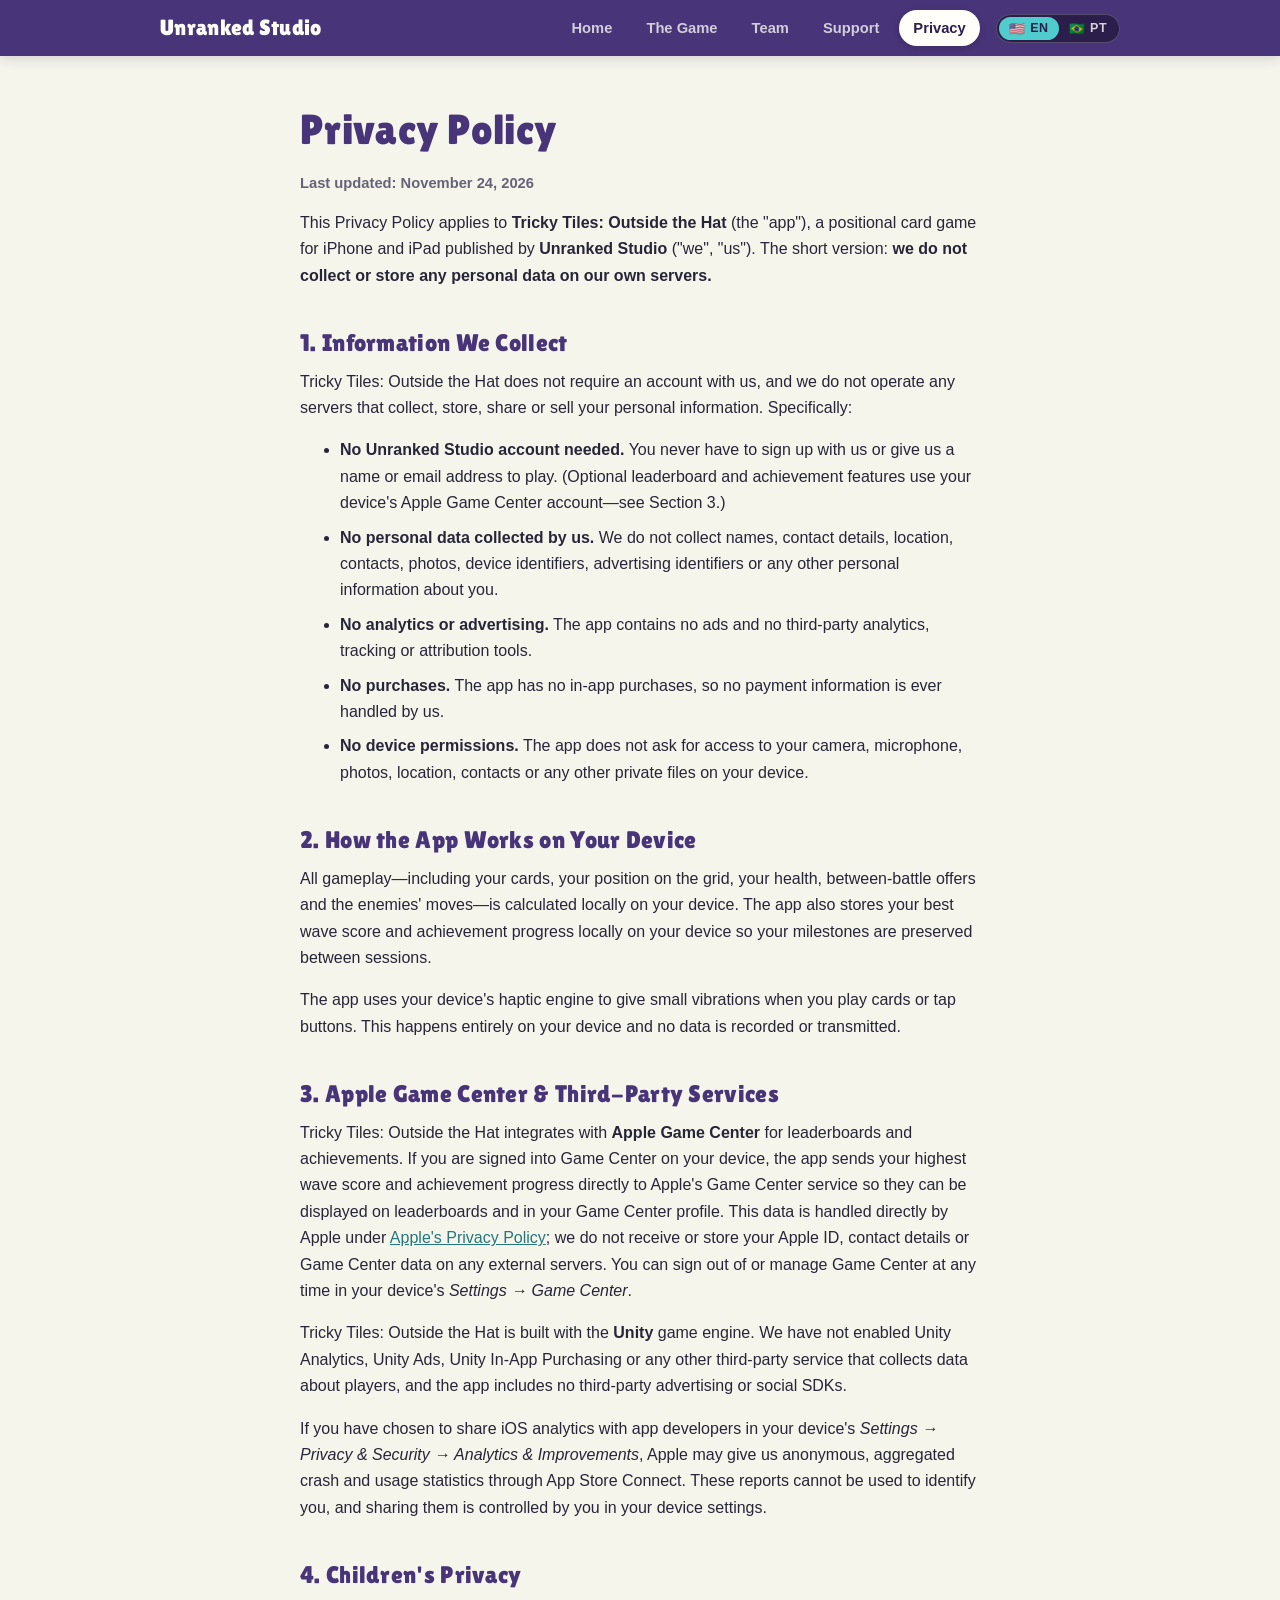
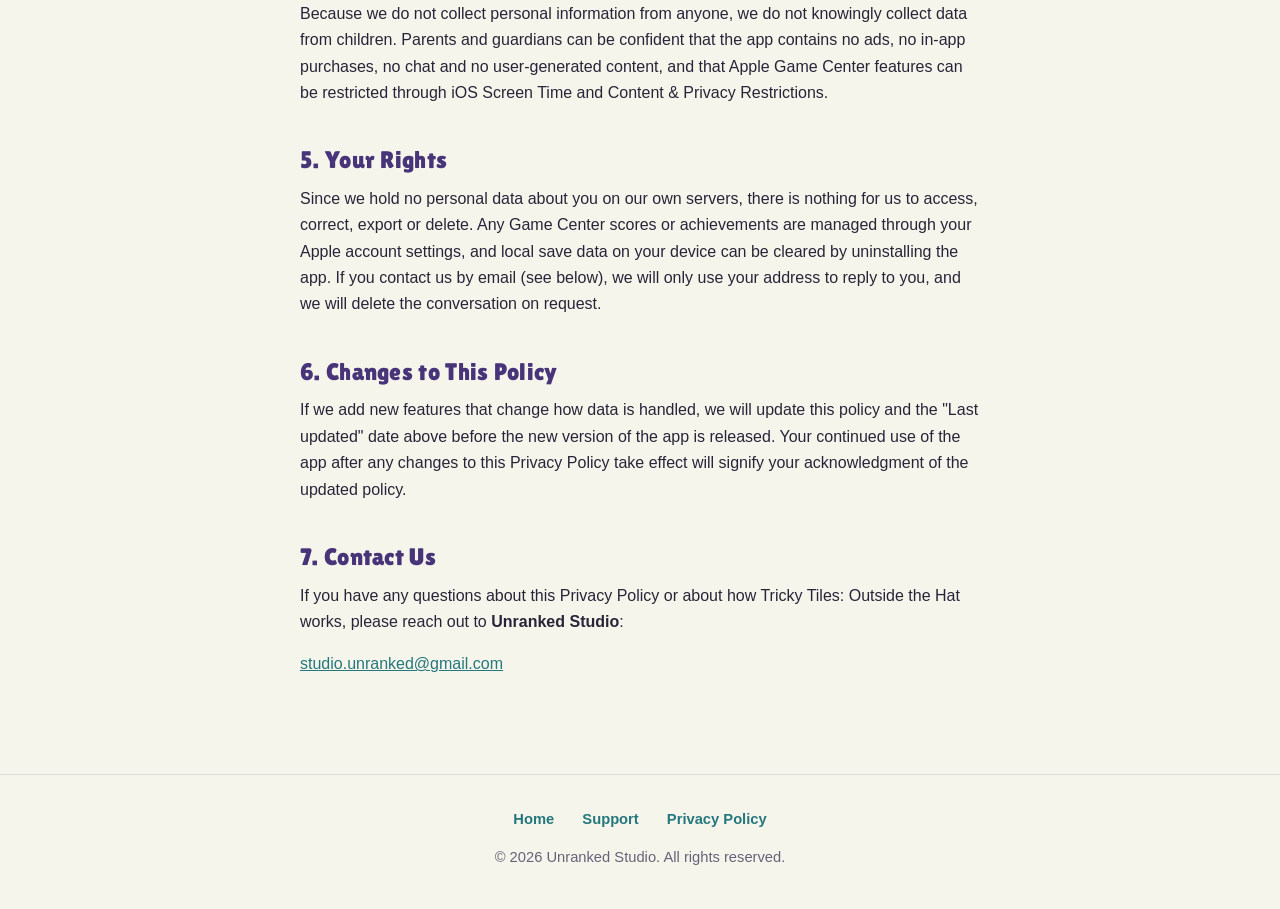
==== commit 862c6809: "qr code added" ====
--- a/privacy.html
+++ b/privacy.html
@@ -40,8 +40,8 @@
             <a href="support.html"><span data-lang="en">Support</span><span data-lang="pt">Suporte</span></a>
             <a href="privacy.html" aria-current="page"><span data-lang="en">Privacy</span><span data-lang="pt">Privacidade</span></a>
             <div class="lang-switch" role="group" aria-label="Language / Idioma">
-                <button type="button" class="lang-btn" data-set-lang="en" title="English">EN</button>
-                <button type="button" class="lang-btn" data-set-lang="pt" title="Português">PT</button>
+                <button type="button" class="lang-btn" data-set-lang="en" title="English"><span aria-hidden="true">🇺🇸</span> EN</button>
+                <button type="button" class="lang-btn" data-set-lang="pt" title="Português"><span aria-hidden="true">🇧🇷</span> PT</button>
             </div>
         </nav>
     </div>
--- a/style.css
+++ b/style.css
@@ -116,6 +116,9 @@
     padding: 4px 10px;
     border-radius: 999px;
     cursor: pointer;
+    display: inline-flex;
+    align-items: center;
+    gap: 5px;
     transition: background-color 0.15s, color 0.15s;
 }
 .lang-btn:hover {
@@ -189,6 +192,52 @@
 }
 .hero p.pitch { max-width: 680px; margin: 0 auto 28px; font-size: 1.08em; }
 .cta-row { display: flex; gap: 16px; justify-content: center; flex-wrap: wrap; }
+
+.qr-wrap {
+    margin-top: 22px;
+    display: flex;
+    justify-content: center;
+}
+.qr-card {
+    display: inline-flex;
+    align-items: center;
+    gap: 16px;
+    padding: 12px 20px 12px 12px;
+    background-color: var(--paper);
+    border: 1px solid var(--line);
+    border-radius: 16px;
+    box-shadow: 0 4px 16px rgba(43, 30, 74, 0.06);
+    text-align: left;
+    text-decoration: none;
+    color: var(--text);
+    transition: transform 0.15s, box-shadow 0.15s;
+}
+.qr-card:hover {
+    transform: translateY(-2px);
+    box-shadow: 0 6px 20px rgba(43, 30, 74, 0.1);
+    color: var(--text);
+}
+.qr-card img {
+    width: 96px;
+    height: 96px;
+    border-radius: 10px;
+    display: block;
+    flex-shrink: 0;
+}
+.qr-card .qr-label {
+    font-family: 'Lilita One', 'Trebuchet MS', sans-serif;
+    color: var(--navy);
+    font-size: 1.1em;
+    line-height: 1.2;
+    margin: 0 0 4px;
+    display: block;
+}
+.qr-card .qr-sub {
+    font-size: 0.88em;
+    color: var(--muted);
+    line-height: 1.35;
+    display: block;
+}
 
 /* ---------- Sections ---------- */
 section.block { padding: 36px 0; scroll-margin-top: 64px; }
